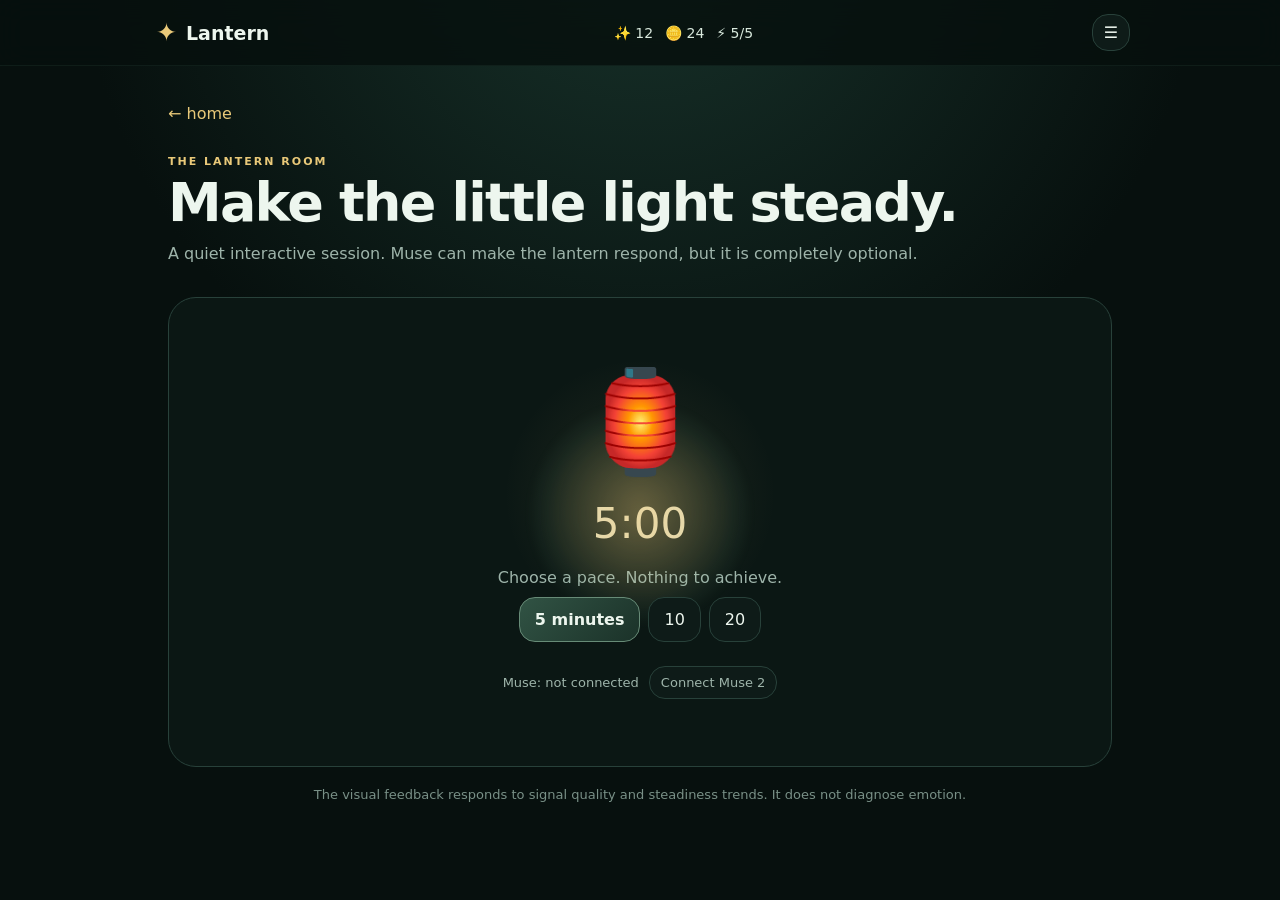
==== meditation.html @ 5714f3d6 "Add files via upload" ====
<!doctype html><html lang="en"><head><meta charset="utf-8"><meta name="viewport" content="width=device-width,initial-scale=1"><meta name="theme-color" content="#07100e"><title>Lantern · Quiet Light</title><link rel="stylesheet" href="style.css"></head><body><div id="app"></div><script src="game.js"></script><script src="muse.js"></script><script src="ui.js"></script><script>Lantern.start();UI.nav('meditate');</script></body></html>
---- style.css ----
:root{--bg:#07100e;--panel:#0e1b18;--panel2:#12231f;--line:#28413a;--text:#edf6ee;--muted:#9eb4aa;--gold:#e9c979;--mint:#9be0b0;--plum:#73546f;--danger:#d88989;--shadow:0 18px 50px rgba(0,0,0,.25);font-family:ui-rounded,"Trebuchet MS",system-ui,sans-serif}*{box-sizing:border-box}body{margin:0;background:radial-gradient(circle at 50% -10%,#18332b 0,#07100e 48%);color:var(--text);min-height:100vh}button,input,textarea{font:inherit}button{color:inherit;background:var(--panel);border:1px solid var(--line);border-radius:16px;padding:12px 15px;cursor:pointer;transition:.18s transform,.18s background,.18s border-color}button:hover{transform:translateY(-1px);border-color:#47675b;background:var(--panel2)}button:active{transform:translateY(1px)}button:disabled{opacity:.35;cursor:not-allowed}.top{position:sticky;top:0;z-index:20;display:flex;align-items:center;justify-content:space-between;padding:12px max(16px,calc((100vw - 980px)/2));background:rgba(7,16,14,.84);backdrop-filter:blur(14px);border-bottom:1px solid rgba(100,150,130,.1)}.brand{border:0;background:none;padding:6px;display:flex;align-items:center;gap:9px;font-weight:800;font-size:19px}.brandlamp{color:var(--gold);font-size:25px}.meters{display:flex;gap:12px;color:#d9e9dd;font-size:14px}.iconbtn{padding:8px 11px}main{max-width:980px;margin:auto;padding:28px 18px 70px}.hero{display:flex;gap:20px;align-items:center;padding:24px 0 28px}.moon{width:82px;height:82px;border-radius:50%;display:grid;place-items:center;font-size:50px;background:radial-gradient(circle at 38% 35%,#f6e5ad,#8d805d 50%,#243129 51%);box-shadow:0 0 55px rgba(233,201,121,.18)}h1{font-size:clamp(30px,6vw,54px);line-height:1;margin:4px 0 12px;letter-spacing:-1.8px}h2{margin:0 0 7px;font-size:20px}p{color:var(--muted);line-height:1.55;margin:6px 0}.eyebrow{font-size:11px;letter-spacing:2px;color:var(--gold);font-weight:800}.lede{font-size:18px}.home-grid{display:grid;grid-template-columns:repeat(2,1fr);gap:14px}.bigcard{min-height:180px;text-align:left;display:flex;flex-direction:column;justify-content:flex-end;gap:5px;padding:20px;box-shadow:var(--shadow);background:linear-gradient(160deg,#13241f,#0b1714)}.bigcard.play{border-color:#4e7663}.bigcard strong{font-size:20px}.bigcard small{color:var(--muted);font-size:14px}.cardart{font-size:34px;letter-spacing:7px;display:block;margin-bottom:auto}.lanternart{font-size:62px;filter:drop-shadow(0 0 18px rgba(233,201,121,.4))}.quest{margin-top:16px;border:1px solid var(--line);border-radius:20px;padding:18px;background:rgba(18,35,31,.75)}.quest h2{margin-top:5px}.questbar{height:7px;background:#1a2c27;border-radius:9px;overflow:hidden}.questbar i{display:block;height:100%;background:linear-gradient(90deg,var(--gold),var(--mint));border-radius:9px}.soft-note{margin:20px 0;color:#799087;text-align:center;font-size:13px}.screenhead{padding:10px 0 24px}.back{border:0;background:none;padding:0;color:var(--gold);margin-bottom:24px}.map{display:grid;grid-template-columns:repeat(3,1fr);gap:10px}.area{text-align:left;min-height:135px}.areaicon{display:block;font-size:30px;color:var(--gold);margin-bottom:15px}.area small{display:block;color:var(--muted);margin-top:6px;line-height:1.4}.area.selected{outline:2px solid rgba(233,201,121,.5)}.wanderbox{margin-top:14px;display:grid;grid-template-columns:1.35fr .65fr;gap:15px}.scene{position:relative;height:360px;overflow:hidden;border-radius:24px;border:1px solid var(--line);background:radial-gradient(circle at 70% 20%,rgba(230,215,167,.2),transparent 12%),linear-gradient(#0c1a1a 0 60%,#12231e 61%);box-shadow:var(--shadow)}.scene-moon{position:absolute;right:12%;top:8%;font-size:56px;color:#e9dba8;text-shadow:0 0 25px #d5c47d}.stars{position:absolute;top:5%;left:7%;color:#b7d3c2;letter-spacing:18px}.ground{position:absolute;left:-5%;right:-5%;bottom:-18%;height:45%;background:#0d211b;border-radius:50% 50% 0 0}.roamer{position:absolute;z-index:5;border:0;background:none;padding:0;width:58px;transform:translate(-50%,-50%);animation:bob 3s ease-in-out infinite}.roamer svg{width:58px;filter:drop-shadow(0 7px 4px rgba(0,0,0,.3))}.wander-controls{border:1px solid var(--line);border-radius:24px;padding:20px;background:rgba(14,27,24,.8);display:flex;flex-direction:column;justify-content:flex-end}.primary{border-color:#678b77;background:linear-gradient(135deg,#315344,#1b3229);font-weight:800}.primary span{float:right;color:#a9c8b5}.friends{display:grid;gap:14px}.friend{display:grid;grid-template-columns:190px 1fr;border:1px solid var(--line);border-radius:22px;overflow:hidden;background:var(--panel);box-shadow:var(--shadow)}.friendvisual{display:grid;place-items:center;background:radial-gradient(circle at 50% 45%,hsla(var(--h),60%,65%,.3),transparent 45%),#101d1a;min-height:190px}.creature-svg{width:150px;filter:drop-shadow(0 12px 8px rgba(0,0,0,.3));animation:bob 4s ease-in-out infinite}.friendinfo{padding:20px}.bond{display:flex;justify-content:space-between;max-width:260px;color:var(--muted);font-size:12px;margin:14px 0}.bond i{color:var(--gold);font-style:normal;letter-spacing:3px}.actions{display:flex;gap:7px;flex-wrap:wrap}.actions button{padding:9px 11px}.empty{text-align:center;padding:50px 20px;border:1px dashed var(--line);border-radius:22px}.empty>div{font-size:50px}.house-scene{border:1px solid var(--line);border-radius:24px;background:linear-gradient(#11211d,#0d1916);padding:25px;box-shadow:var(--shadow)}.house-art{height:250px;position:relative;background:radial-gradient(circle at 50% 20%,rgba(233,201,121,.12),transparent 28%)}.roof{font-size:130px;text-align:center;color:#6e846f;line-height:1}.window{text-align:center;font-size:30px;color:var(--gold);margin-top:-77px}.plantrow{text-align:center;font-size:31px;margin-top:50px;min-height:42px}.porch{text-align:center;font-size:24px;margin-top:35px}.house-stats{display:flex;gap:20px;justify-content:center;color:var(--muted);font-size:13px}.actiongrid{display:grid;grid-template-columns:repeat(3,1fr);gap:9px;margin-top:14px}.craft,.inventory{margin-top:18px;border:1px solid var(--line);border-radius:20px;padding:18px;background:rgba(14,27,24,.7)}.recipes{display:grid;grid-template-columns:repeat(2,1fr);gap:8px}.recipes button{display:flex;justify-content:space-between}.recipes small{color:var(--muted)}.inventory{display:flex;gap:8px;flex-wrap:wrap}.inventory h2{width:100%}.inventory span{background:#152823;padding:7px 10px;border-radius:12px;color:#c6d8ce;font-size:13px}.med-card{text-align:center;border:1px solid var(--line);border-radius:28px;padding:35px 20px;min-height:470px;background:radial-gradient(circle at 50% 42%,rgba(233,201,121,.1),transparent 25%),#0b1714;position:relative;overflow:hidden}.big-lantern{font-size:100px;transition:transform .8s ease,filter .8s ease;position:relative;z-index:2;margin-top:30px}.med-orb{position:absolute;width:230px;height:230px;border-radius:50%;left:50%;top:100px;transform:translateX(-50%);background:radial-gradient(circle,rgba(233,201,121,.35),rgba(126,196,153,.05) 60%,transparent 70%);filter:blur(3px);transition:.8s}.med-time{font-size:42px;font-variant-numeric:tabular-nums;margin:18px 0;color:#e9ddb6}.med-buttons{display:flex;justify-content:center;gap:8px;position:relative;z-index:3}.musebar{margin:24px auto 0;display:flex;gap:10px;justify-content:center;align-items:center;color:var(--muted);font-size:13px}.musebar button{padding:8px 11px}.note{width:100%;min-height:150px;resize:vertical;background:#0b1714;color:var(--text);border:1px solid var(--line);border-radius:18px;padding:16px;margin-bottom:10px;outline:none}.notes{margin-top:25px;display:grid;gap:10px}.notes article{border:1px solid var(--line);border-radius:18px;padding:15px;background:var(--panel)}time{color:var(--gold);font-size:11px}.settings{margin-top:30px;display:flex;gap:8px;flex-wrap:wrap;align-items:center}.filebtn{padding:10px 14px;border:1px solid var(--line);border-radius:14px;cursor:pointer}.filebtn input{display:none}.danger{border-color:#5e3434;color:#e5a4a4}.aboutcards{display:grid;grid-template-columns:repeat(3,1fr);gap:12px}.aboutcards article{border:1px solid var(--line);border-radius:20px;padding:18px;background:var(--panel)}.modal{position:fixed;inset:0;z-index:50;display:grid;place-items:center;padding:18px}.modalshade{position:absolute;inset:0;background:rgba(2,7,6,.78);backdrop-filter:blur(7px)}.modalbox{position:relative;width:min(600px,100%);max-height:90vh;overflow:auto;border:1px solid #38594c;border-radius:25px;padding:28px;background:#0c1915;box-shadow:0 25px 90px rgba(0,0,0,.55);text-align:center}.close{position:absolute;right:12px;top:10px;border:0;background:none;font-size:26px;color:var(--muted)}.out-icon{font-size:64px;margin:10px}.out-sprite{width:160px;margin:0 auto}.choicegrid{display:grid;gap:8px;margin-top:18px}.choicegrid button{text-align:left}.fireflygame{height:250px;position:relative;border-radius:20px;background:radial-gradient(circle,#1b3127,#08100e 70%);overflow:hidden;margin:15px 0}.fireflygame button{position:absolute;padding:10px;border:0;background:none;color:#ffeab0;font-size:28px;text-shadow:0 0 18px #f6d87d}.pondgame{height:240px;border-radius:50%;width:240px;margin:15px auto;background:radial-gradient(circle,#203d3a,#0c1d1a);position:relative;overflow:hidden}.pondgame i,.pondgame b{position:absolute;border:2px solid rgba(160,215,195,.45);border-radius:50%;width:20px;height:20px;left:50%;top:50%;transform:translate(-50%,-50%);animation:ripple 2.5s infinite}.pondgame b{animation-delay:1.25s}.sorting{display:grid;gap:10px;margin-top:15px}.sortcard{padding:22px;border:1px dashed #466457;border-radius:18px}.range{width:100%;margin:25px 0}.toast{position:fixed;z-index:100;left:50%;bottom:20px;transform:translate(-50%,20px);opacity:0;background:#dfeee4;color:#10201a;padding:11px 16px;border-radius:15px;box-shadow:var(--shadow);pointer-events:none;transition:.2s}.toast.show{opacity:1;transform:translate(-50%,0)}.muted{color:var(--muted)}@keyframes bob{0%,100%{translate:0 0}50%{translate:0 -5px}}@keyframes ripple{from{width:15px;height:15px;opacity:.7}to{width:220px;height:220px;opacity:0}}@media(max-width:720px){main{padding:20px 13px 50px}.meters{gap:7px;font-size:12px}.home-grid,.wanderbox,.aboutcards{grid-template-columns:1fr}.map{grid-template-columns:repeat(2,1fr)}.scene{height:290px}.friend{grid-template-columns:1fr}.friendvisual{min-height:170px}.actiongrid{grid-template-columns:repeat(2,1fr)}.recipes{grid-template-columns:1fr}.hero{align-items:flex-start}.moon{width:65px;height:65px;font-size:40px;flex:none}.bigcard{min-height:145px}.musebar{flex-direction:column}}@media(prefers-reduced-motion:reduce){*{animation-duration:.001ms!important;transition:none!important}}
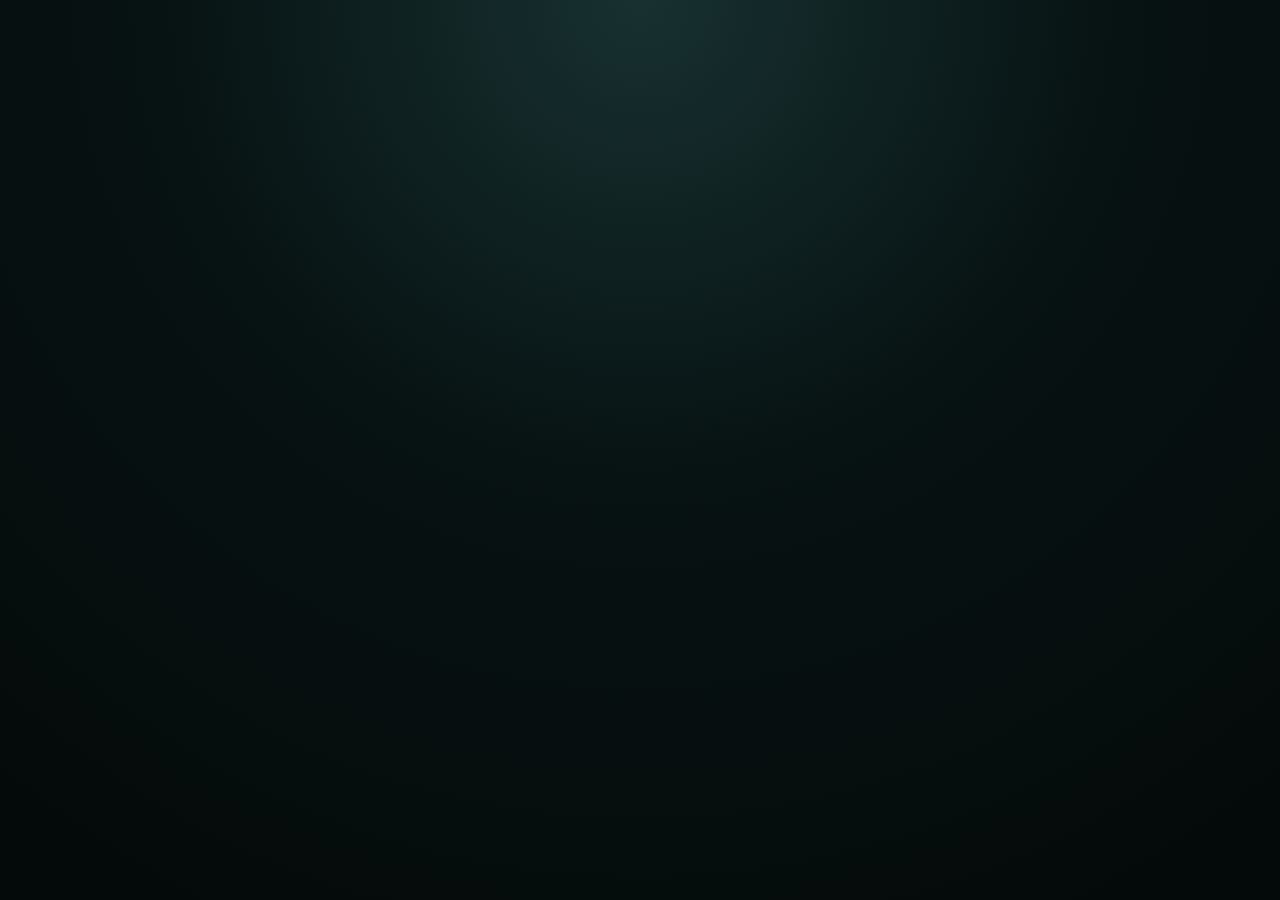
==== commit 064ac88b: "Add files via upload" ====
--- a/meditation.html
+++ b/meditation.html
@@ -1 +1 @@
-<!doctype html><html lang="en"><head><meta charset="utf-8"><meta name="viewport" content="width=device-width,initial-scale=1"><meta name="theme-color" content="#07100e"><title>Lantern · Quiet Light</title><link rel="stylesheet" href="style.css"></head><body><div id="app"></div><script src="game.js"></script><script src="muse.js"></script><script src="ui.js"></script><script>Lantern.start();UI.nav('meditate');</script></body></html>
+<!doctype html><html><head><meta charset="utf-8"><meta name="viewport" content="width=device-width,initial-scale=1"><meta http-equiv="refresh" content="0;url=index.html#meditate"><title>Lantern Quiet Flight</title></head><body></body></html>
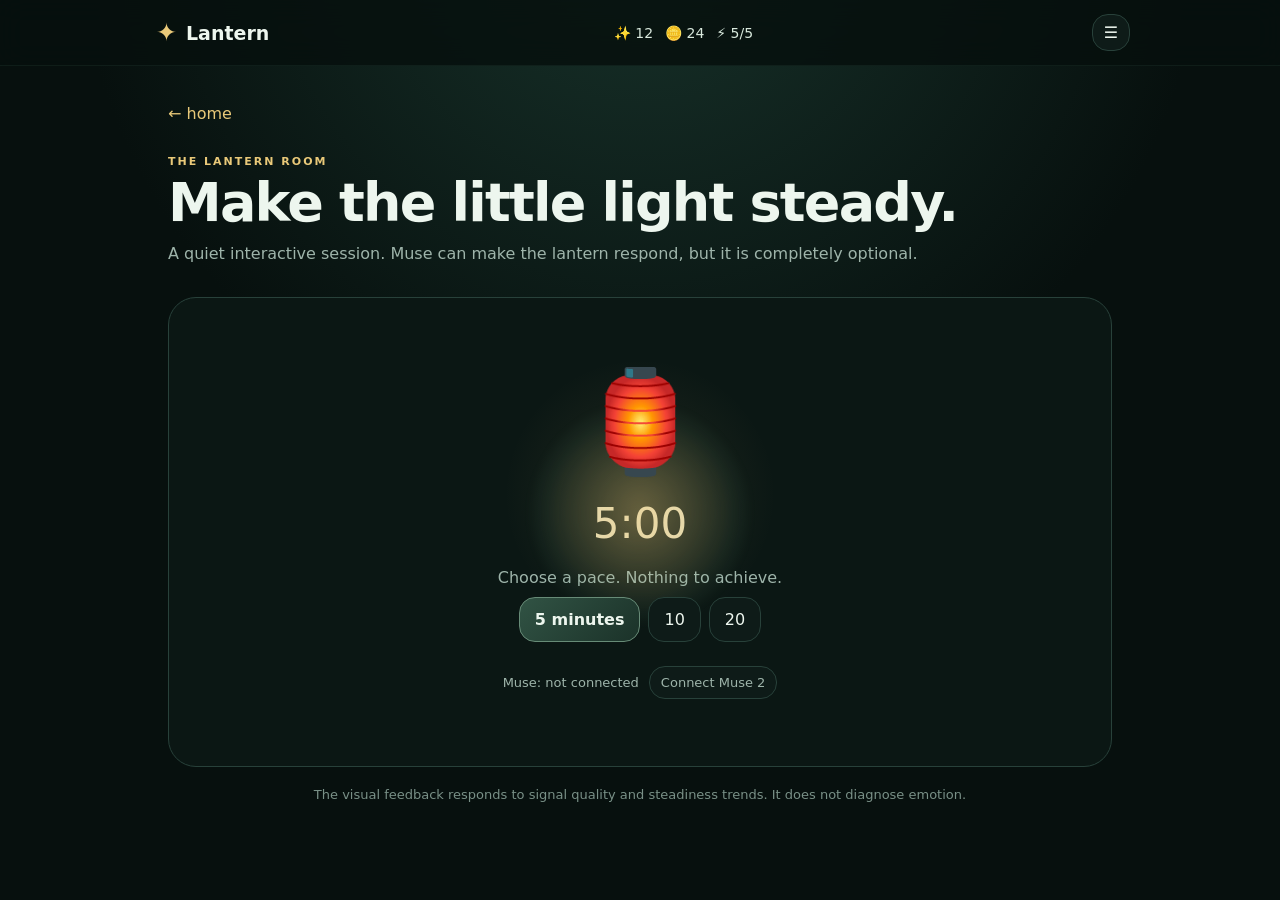
==== commit a6de30e5: "Add files via upload" ====
--- a/meditation.html
+++ b/meditation.html
@@ -1 +1 @@
-<!doctype html><html><head><meta charset="utf-8"><meta name="viewport" content="width=device-width,initial-scale=1"><meta http-equiv="refresh" content="0;url=index.html#meditate"><title>Lantern Quiet Flight</title></head><body></body></html>
+<!doctype html><html lang="en"><head><meta charset="utf-8"><meta name="viewport" content="width=device-width,initial-scale=1"><meta name="theme-color" content="#07100e"><title>Lantern · Quiet Light</title><link rel="stylesheet" href="style.css"></head><body><div id="app"></div><script src="game.js"></script><script src="muse.js"></script><script src="ui.js"></script><script>Lantern.start();UI.nav('meditate');</script></body></html>
--- a/style.css
+++ b/style.css
@@ -0,0 +1,28 @@
+:root{--bg:#07100e;--panel:#0e1b18;--panel2:#12231f;--line:#28413a;--text:#edf6ee;--muted:#9eb4aa;--gold:#e9c979;--mint:#9be0b0;--plum:#73546f;--danger:#d88989;--shadow:0 18px 50px rgba(0,0,0,.25);font-family:ui-rounded,"Trebuchet MS",system-ui,sans-serif}*{box-sizing:border-box}body{margin:0;background:radial-gradient(circle at 50% -10%,#18332b 0,#07100e 48%);color:var(--text);min-height:100vh}button,input,textarea{font:inherit}button{color:inherit;background:var(--panel);border:1px solid var(--line);border-radius:16px;padding:12px 15px;cursor:pointer;transition:.18s transform,.18s background,.18s border-color}button:hover{transform:translateY(-1px);border-color:#47675b;background:var(--panel2)}button:active{transform:translateY(1px)}button:disabled{opacity:.35;cursor:not-allowed}.top{position:sticky;top:0;z-index:20;display:flex;align-items:center;justify-content:space-between;padding:12px max(16px,calc((100vw - 980px)/2));background:rgba(7,16,14,.84);backdrop-filter:blur(14px);border-bottom:1px solid rgba(100,150,130,.1)}.brand{border:0;background:none;padding:6px;display:flex;align-items:center;gap:9px;font-weight:800;font-size:19px}.brandlamp{color:var(--gold);font-size:25px}.meters{display:flex;gap:12px;color:#d9e9dd;font-size:14px}.iconbtn{padding:8px 11px}main{max-width:980px;margin:auto;padding:28px 18px 70px}.hero{display:flex;gap:20px;align-items:center;padding:24px 0 28px}.moon{width:82px;height:82px;border-radius:50%;display:grid;place-items:center;font-size:50px;background:radial-gradient(circle at 38% 35%,#f6e5ad,#8d805d 50%,#243129 51%);box-shadow:0 0 55px rgba(233,201,121,.18)}h1{font-size:clamp(30px,6vw,54px);line-height:1;margin:4px 0 12px;letter-spacing:-1.8px}h2{margin:0 0 7px;font-size:20px}p{color:var(--muted);line-height:1.55;margin:6px 0}.eyebrow{font-size:11px;letter-spacing:2px;color:var(--gold);font-weight:800}.lede{font-size:18px}.home-grid{display:grid;grid-template-columns:repeat(2,1fr);gap:14px}.bigcard{min-height:180px;text-align:left;display:flex;flex-direction:column;justify-content:flex-end;gap:5px;padding:20px;box-shadow:var(--shadow);background:linear-gradient(160deg,#13241f,#0b1714)}.bigcard.play{border-color:#4e7663}.bigcard strong{font-size:20px}.bigcard small{color:var(--muted);font-size:14px}.cardart{font-size:34px;letter-spacing:7px;display:block;margin-bottom:auto}.lanternart{font-size:62px;filter:drop-shadow(0 0 18px rgba(233,201,121,.4))}.quest{margin-top:16px;border:1px solid var(--line);border-radius:20px;padding:18px;background:rgba(18,35,31,.75)}.quest h2{margin-top:5px}.questbar{height:7px;background:#1a2c27;border-radius:9px;overflow:hidden}.questbar i{display:block;height:100%;background:linear-gradient(90deg,var(--gold),var(--mint));border-radius:9px}.soft-note{margin:20px 0;color:#799087;text-align:center;font-size:13px}.screenhead{padding:10px 0 24px}.back{border:0;background:none;padding:0;color:var(--gold);margin-bottom:24px}.map{display:grid;grid-template-columns:repeat(3,1fr);gap:10px}.area{text-align:left;min-height:135px}.areaicon{display:block;font-size:30px;color:var(--gold);margin-bottom:15px}.area small{display:block;color:var(--muted);margin-top:6px;line-height:1.4}.area.selected{outline:2px solid rgba(233,201,121,.5)}.wanderbox{margin-top:14px;display:grid;grid-template-columns:1.35fr .65fr;gap:15px}.scene{position:relative;height:360px;overflow:hidden;border-radius:24px;border:1px solid var(--line);background:radial-gradient(circle at 70% 20%,rgba(230,215,167,.2),transparent 12%),linear-gradient(#0c1a1a 0 60%,#12231e 61%);box-shadow:var(--shadow)}.scene-moon{position:absolute;right:12%;top:8%;font-size:56px;color:#e9dba8;text-shadow:0 0 25px #d5c47d}.stars{position:absolute;top:5%;left:7%;color:#b7d3c2;letter-spacing:18px}.ground{position:absolute;left:-5%;right:-5%;bottom:-18%;height:45%;background:#0d211b;border-radius:50% 50% 0 0}.roamer{position:absolute;z-index:5;border:0;background:none;padding:0;width:58px;transform:translate(-50%,-50%);animation:bob 3s ease-in-out infinite}.roamer svg{width:58px;filter:drop-shadow(0 7px 4px rgba(0,0,0,.3))}.wander-controls{border:1px solid var(--line);border-radius:24px;padding:20px;background:rgba(14,27,24,.8);display:flex;flex-direction:column;justify-content:flex-end}.primary{border-color:#678b77;background:linear-gradient(135deg,#315344,#1b3229);font-weight:800}.primary span{float:right;color:#a9c8b5}.friends{display:grid;gap:14px}.friend{display:grid;grid-template-columns:190px 1fr;border:1px solid var(--line);border-radius:22px;overflow:hidden;background:var(--panel);box-shadow:var(--shadow)}.friendvisual{display:grid;place-items:center;background:radial-gradient(circle at 50% 45%,hsla(var(--h),60%,65%,.3),transparent 45%),#101d1a;min-height:190px}.creature-svg{width:150px;filter:drop-shadow(0 12px 8px rgba(0,0,0,.3));animation:bob 4s ease-in-out infinite}.friendinfo{padding:20px}.bond{display:flex;justify-content:space-between;max-width:260px;color:var(--muted);font-size:12px;margin:14px 0}.bond i{color:var(--gold);font-style:normal;letter-spacing:3px}.actions{display:flex;gap:7px;flex-wrap:wrap}.actions button{padding:9px 11px}.empty{text-align:center;padding:50px 20px;border:1px dashed var(--line);border-radius:22px}.empty>div{font-size:50px}.house-scene{border:1px solid var(--line);border-radius:24px;background:linear-gradient(#11211d,#0d1916);padding:25px;box-shadow:var(--shadow)}.house-art{height:250px;position:relative;background:radial-gradient(circle at 50% 20%,rgba(233,201,121,.12),transparent 28%)}.roof{font-size:130px;text-align:center;color:#6e846f;line-height:1}.window{text-align:center;font-size:30px;color:var(--gold);margin-top:-77px}.plantrow{text-align:center;font-size:31px;margin-top:50px;min-height:42px}.porch{text-align:center;font-size:24px;margin-top:35px}.house-stats{display:flex;gap:20px;justify-content:center;color:var(--muted);font-size:13px}.actiongrid{display:grid;grid-template-columns:repeat(3,1fr);gap:9px;margin-top:14px}.craft,.inventory{margin-top:18px;border:1px solid var(--line);border-radius:20px;padding:18px;background:rgba(14,27,24,.7)}.recipes{display:grid;grid-template-columns:repeat(2,1fr);gap:8px}.recipes button{display:flex;justify-content:space-between}.recipes small{color:var(--muted)}.inventory{display:flex;gap:8px;flex-wrap:wrap}.inventory h2{width:100%}.inventory span{background:#152823;padding:7px 10px;border-radius:12px;color:#c6d8ce;font-size:13px}.med-card{text-align:center;border:1px solid var(--line);border-radius:28px;padding:35px 20px;min-height:470px;background:radial-gradient(circle at 50% 42%,rgba(233,201,121,.1),transparent 25%),#0b1714;position:relative;overflow:hidden}.big-lantern{font-size:100px;transition:transform .8s ease,filter .8s ease;position:relative;z-index:2;margin-top:30px}.med-orb{position:absolute;width:230px;height:230px;border-radius:50%;left:50%;top:100px;transform:translateX(-50%);background:radial-gradient(circle,rgba(233,201,121,.35),rgba(126,196,153,.05) 60%,transparent 70%);filter:blur(3px);transition:.8s}.med-time{font-size:42px;font-variant-numeric:tabular-nums;margin:18px 0;color:#e9ddb6}.med-buttons{display:flex;justify-content:center;gap:8px;position:relative;z-index:3}.musebar{margin:24px auto 0;display:flex;gap:10px;justify-content:center;align-items:center;color:var(--muted);font-size:13px}.musebar button{padding:8px 11px}.note{width:100%;min-height:150px;resize:vertical;background:#0b1714;color:var(--text);border:1px solid var(--line);border-radius:18px;padding:16px;margin-bottom:10px;outline:none}.notes{margin-top:25px;display:grid;gap:10px}.notes article{border:1px solid var(--line);border-radius:18px;padding:15px;background:var(--panel)}time{color:var(--gold);font-size:11px}.settings{margin-top:30px;display:flex;gap:8px;flex-wrap:wrap;align-items:center}.filebtn{padding:10px 14px;border:1px solid var(--line);border-radius:14px;cursor:pointer}.filebtn input{display:none}.danger{border-color:#5e3434;color:#e5a4a4}.aboutcards{display:grid;grid-template-columns:repeat(3,1fr);gap:12px}.aboutcards article{border:1px solid var(--line);border-radius:20px;padding:18px;background:var(--panel)}.modal{position:fixed;inset:0;z-index:50;display:grid;place-items:center;padding:18px}.modalshade{position:absolute;inset:0;background:rgba(2,7,6,.78);backdrop-filter:blur(7px)}.modalbox{position:relative;width:min(600px,100%);max-height:90vh;overflow:auto;border:1px solid #38594c;border-radius:25px;padding:28px;background:#0c1915;box-shadow:0 25px 90px rgba(0,0,0,.55);text-align:center}.close{position:absolute;right:12px;top:10px;border:0;background:none;font-size:26px;color:var(--muted)}.out-icon{font-size:64px;margin:10px}.out-sprite{width:160px;margin:0 auto}.choicegrid{display:grid;gap:8px;margin-top:18px}.choicegrid button{text-align:left}.fireflygame{height:250px;position:relative;border-radius:20px;background:radial-gradient(circle,#1b3127,#08100e 70%);overflow:hidden;margin:15px 0}.fireflygame button{position:absolute;padding:10px;border:0;background:none;color:#ffeab0;font-size:28px;text-shadow:0 0 18px #f6d87d}.pondgame{height:240px;border-radius:50%;width:240px;margin:15px auto;background:radial-gradient(circle,#203d3a,#0c1d1a);position:relative;overflow:hidden}.pondgame i,.pondgame b{position:absolute;border:2px solid rgba(160,215,195,.45);border-radius:50%;width:20px;height:20px;left:50%;top:50%;transform:translate(-50%,-50%);animation:ripple 2.5s infinite}.pondgame b{animation-delay:1.25s}.sorting{display:grid;gap:10px;margin-top:15px}.sortcard{padding:22px;border:1px dashed #466457;border-radius:18px}.range{width:100%;margin:25px 0}.toast{position:fixed;z-index:100;left:50%;bottom:20px;transform:translate(-50%,20px);opacity:0;background:#dfeee4;color:#10201a;padding:11px 16px;border-radius:15px;box-shadow:var(--shadow);pointer-events:none;transition:.2s}.toast.show{opacity:1;transform:translate(-50%,0)}.muted{color:var(--muted)}@keyframes bob{0%,100%{translate:0 0}50%{translate:0 -5px}}@keyframes ripple{from{width:15px;height:15px;opacity:.7}to{width:220px;height:220px;opacity:0}}@media(max-width:720px){main{padding:20px 13px 50px}.meters{gap:7px;font-size:12px}.home-grid,.wanderbox,.aboutcards{grid-template-columns:1fr}.map{grid-template-columns:repeat(2,1fr)}.scene{height:290px}.friend{grid-template-columns:1fr}.friendvisual{min-height:170px}.actiongrid{grid-template-columns:repeat(2,1fr)}.recipes{grid-template-columns:1fr}.hero{align-items:flex-start}.moon{width:65px;height:65px;font-size:40px;flex:none}.bigcard{min-height:145px}.musebar{flex-direction:column}}@media(prefers-reduced-motion:reduce){*{animation-duration:.001ms!important;transition:none!important}}
+
+/* v5 renderer extension: Lantern workshop/sky only. Existing renderer remains intact. */
+.lanterncard{border-color:rgba(233,201,121,.28)!important;background:linear-gradient(160deg,#17251f,#0b1714)}
+.lantern-workshop{display:grid;grid-template-columns:1fr 1fr;gap:15px;margin-top:4px}
+.lantern-preview{min-height:500px;position:relative;overflow:hidden;border:1px solid var(--line);border-radius:28px;background:radial-gradient(circle at 50% 48%,rgba(233,201,121,.15),transparent 23%),linear-gradient(#0c1b19,#09110f);display:grid;place-items:center}
+.lantern-preview:before{content:'';position:absolute;inset:0;background:radial-gradient(circle at 20% 20%,rgba(255,255,255,.07) 0 1px,transparent 2px),radial-gradient(circle at 78% 30%,rgba(255,255,255,.08) 0 1px,transparent 2px);background-size:120px 100px,170px 140px}
+.lantern-glow{position:absolute;width:250px;height:250px;border-radius:50%;background:radial-gradient(circle,rgba(244,211,128,.34),rgba(244,211,128,.08) 40%,transparent 70%);opacity:.32;transition:.7s;filter:blur(5px)}
+.lantern-glow.lit{opacity:.95;transform:scale(1.22)}
+.paper-lantern{position:relative;width:150px;height:190px;z-index:2;filter:drop-shadow(0 14px 14px rgba(0,0,0,.35));transform:translateY(-4px);transition:.5s}
+.paper-lantern:before{content:'';position:absolute;inset:18px 10px 16px;background:linear-gradient(90deg,rgba(0,0,0,.18),rgba(255,255,255,.13) 22%,rgba(255,255,255,.05) 50%,rgba(0,0,0,.18));clip-path:polygon(14% 0,86% 0,100% 88%,80% 100%,20% 100%,0 88%);border-radius:18px}
+.paper-lantern:after{content:'';position:absolute;left:25px;right:25px;top:9px;height:13px;border:3px solid #4b4a3d;border-radius:50%;box-shadow:0 174px 0 -1px #4b4a3d}
+.paper-lantern i,.paper-lantern b,.paper-lantern em{position:absolute;z-index:3;font-style:normal;color:#302b20;opacity:.65}
+.paper-lantern i{left:38px;top:56px;font-size:55px}.paper-lantern b{right:35px;top:82px;width:5px;height:5px;border-radius:50%;box-shadow:18px 13px 0 currentColor,3px 29px 0 currentColor}.paper-lantern em{left:48px;bottom:43px;width:54px;height:1px;background:currentColor}
+.color-gold:before{background-color:#e8c979}.color-mint:before{background-color:#9fcdb3}.color-plum:before{background-color:#a47aa4}.color-silver:before{background-color:#c4d0cb}
+.pattern-stars i:before{content:'✦ · ✦';font-size:25px}.pattern-leaves i:before{content:'❧';font-size:62px}.pattern-dots i:before{content:'· · ·\A· · ·';white-space:pre;font-size:27px}.pattern-moon i:before{content:'☾';font-size:58px}
+.lantern-string{position:absolute;width:2px;height:65px;top:42%;background:#6a6d5b;z-index:1}
+.lantern-build{border:1px solid var(--line);border-radius:28px;padding:22px;background:rgba(14,27,24,.78);display:flex;flex-direction:column;justify-content:center;box-shadow:var(--shadow)}
+.lantern-progress>span{font-size:10px;letter-spacing:2px;color:var(--gold);font-weight:800}.lantern-progress>strong{display:block;font-size:26px;margin:7px 0 15px}.lantern-progress>div{height:7px;border-radius:8px;background:#172822;overflow:hidden}.lantern-progress i{display:block;height:100%;background:linear-gradient(90deg,var(--gold),var(--mint));border-radius:8px}
+.lantern-step{margin-top:28px}.lantern-step h2{font-size:23px}.lantern-step>p{margin-bottom:20px}.pattern-picker{display:grid;grid-template-columns:repeat(4,1fr);gap:8px;margin:15px 0}.pattern-picker button{font-size:27px;min-height:58px}.pattern-picker button.selected,.color-picker button.selected{outline:2px solid var(--gold);outline-offset:2px}
+.color-picker{display:flex;gap:12px;margin:14px 0 24px}.swatch{width:30px;height:30px;border-radius:50%;padding:0}.swatch.gold{background:#d8b965}.swatch.mint{background:#8dbba3}.swatch.plum{background:#936493}.swatch.silver{background:#aebfba}
+.message-suggestions{margin:12px 0 10px}.message-suggestions>span{display:block;color:var(--muted);font-size:12px;margin-bottom:8px}.message-suggestions button{display:block;width:100%;text-align:left;margin:6px 0;padding:10px 12px;font-size:13px}
+.lantern-message{width:100%;min-height:130px;resize:vertical;background:#0b1714;color:var(--text);border:1px solid var(--line);border-radius:18px;padding:15px;outline:none;font:inherit;line-height:1.5}.lantern-count{display:flex;justify-content:space-between;color:#6f847b;font-size:11px;margin:6px 2px 12px}.ready-note{text-align:center;margin-top:30px}.ready-note>span{font-size:44px;color:var(--gold);display:block;text-shadow:0 0 24px rgba(233,201,121,.45)}.ready-note button{width:100%;margin-top:9px}
+.lantern-pockets{display:flex;gap:8px;align-items:center;flex-wrap:wrap;margin-top:14px;padding:14px 16px;border:1px solid var(--line);border-radius:20px;background:rgba(14,27,24,.7)}.lantern-pockets div{display:flex;gap:7px;align-items:center;background:#152823;border-radius:12px;padding:7px 10px;color:#c6d8ce;font-size:12px}.lantern-pockets span{color:var(--muted)}.lantern-pockets button{margin-left:auto;padding:8px 11px}
+.lantern-history{margin-top:22px;border:1px solid var(--line);border-radius:22px;padding:18px;background:rgba(14,27,24,.62)}.history-head{display:flex;justify-content:space-between;align-items:center;gap:12px}.message-history{display:grid;grid-template-columns:repeat(2,1fr);gap:8px;margin-top:15px}.message-history article{border:1px solid var(--line);border-radius:16px;padding:13px;background:#101f1b}.message-history article span{font-size:10px;color:var(--gold);letter-spacing:1px}.message-history p{color:var(--text)}.message-history time{color:#657a71}
+.sky-scene{height:510px;position:relative;overflow:hidden;border:1px solid var(--line);border-radius:28px;background:radial-gradient(circle at 70% 22%,rgba(232,215,169,.16),transparent 14%),linear-gradient(#071119,#0b1716 62%,#10251f);box-shadow:var(--shadow)}.sky-stars{position:absolute;top:8%;left:7%;right:7%;color:#c4d4c9;letter-spacing:5px;line-height:2;font-size:12px;opacity:.7}.sky-moon{position:absolute;right:12%;top:12%;font-size:65px;color:#e8dcae;text-shadow:0 0 30px rgba(233,201,121,.35)}.sky-lantern{position:absolute;left:var(--x);top:var(--y);animation:skyfloat 5s ease-in-out var(--d) infinite;z-index:2;text-align:center}.sky-lantern span{font-size:30px;display:block;filter:drop-shadow(0 0 14px rgba(244,211,128,.65))}.sky-lantern small{display:block;color:#778b83;font-size:8px;margin-top:2px}.sky-water{position:absolute;left:-5%;right:-5%;bottom:-20%;height:45%;border-radius:50% 50% 0 0;background:radial-gradient(ellipse at 50% 10%,rgba(109,169,153,.15),transparent 55%),#0b211c}.sky-actions{display:flex;gap:9px;margin-top:14px}.sky-actions button{flex:1}.sky-memory{margin-top:20px;border:1px solid var(--line);border-radius:22px;padding:18px;background:rgba(14,27,24,.65)}.sky-memory>article{display:flex;gap:12px;padding:12px 0;border-bottom:1px solid rgba(100,150,130,.1)}.sky-memory>article:last-child{border-bottom:0}.sky-memory>article>span{font-size:25px}.sky-memory p{margin:0;color:var(--text)}.sky-memory time{color:#657a71}
+@keyframes skyfloat{0%,100%{transform:translateY(0)}50%{transform:translateY(-7px)}}
+@media(max-width:720px){.lantern-workshop{grid-template-columns:1fr}.lantern-preview{min-height:360px}.message-history{grid-template-columns:1fr}.history-head{align-items:flex-start;flex-direction:column}.lantern-pockets button{width:100%;margin-left:0}.sky-scene{height:390px}}
